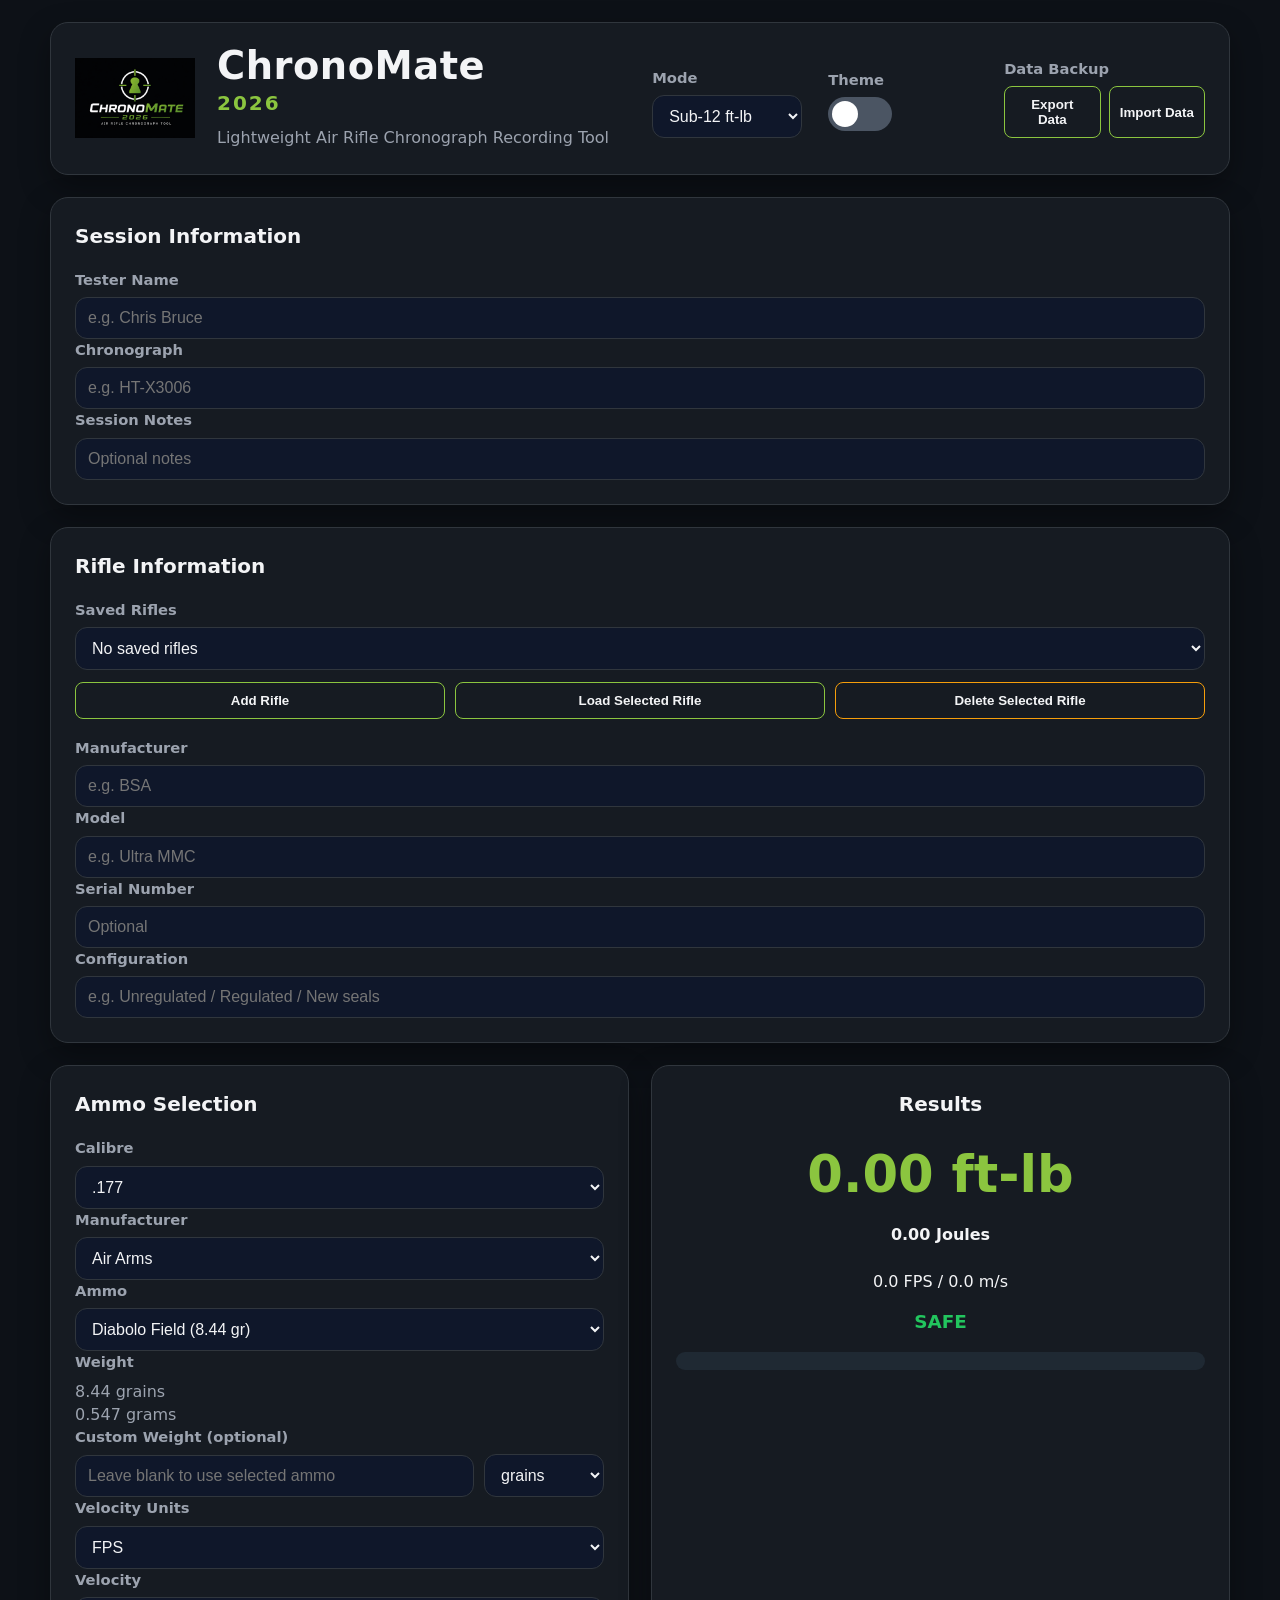
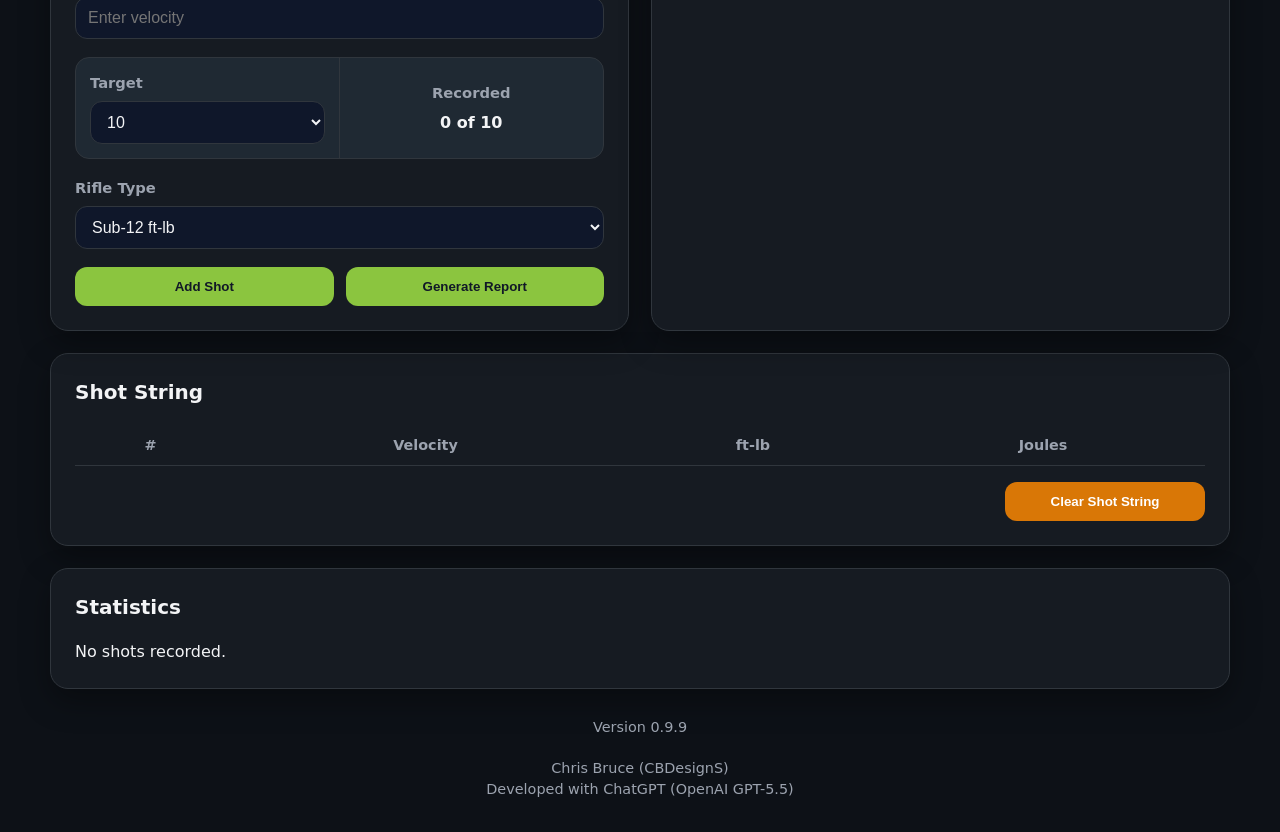
==== ChronoMate.html @ 764930c3 "add gram weight measurement to compliment grain Not all users will have the means to weigh in shooti" ====
<!DOCTYPE html>
<html lang="en">

<head>

    <meta charset="UTF-8">
    <meta name="viewport" content="width=device-width, initial-scale=1.0">

    <title>ChronoMate 2026</title>

    <meta name="description" content="Lightweight Air Rifle Chronograph Recording Tool">

    <link rel="stylesheet" href="style.css">

</head>

<body>

<!-- ==========================================================
     Header
=========================================================== -->

<div class="container">

<header class="card header">

    <div class="header-left">

        <img
            src="assets/logo.png"
            alt="ChronoMate Logo"
            class="logo">


        <div class="title">

            <h1>

                ChronoMate

            </h1>

            <div class="version">

                2026

            </div>

            <p>

                Lightweight Air Rifle Chronograph Recording Tool

            </p>

        </div>

    </div>



    <div class="header-right">


        <div class="setting">

            <label for="powerMode">

                Mode

            </label>

            <select id="powerMode">

                <option value="12">

                    Sub-12 ft-lb

                </option>

                <option value="999">

                    FAC

                </option>

            </select>

        </div>



        <div class="setting">

            <label>

                Theme

            </label>

            <label class="switch">

                <input
                    type="checkbox"
                    id="themeToggle">

                <span class="slider"></span>

            </label>

        </div>



        <div class="setting backup-setting">

            <label>

                Data Backup

            </label>

            <div class="backup-buttons">

                <button id="btnExportBackup">

                    Export Data

                </button>

                <button id="btnImportBackup">

                    Import Data

                </button>

            </div>

            <input
                type="file"
                id="backupFileInput"
                accept=".json"
                hidden>

        </div>

    </div>


</header>


<!-- ==========================================================
     Session Information
=========================================================== -->

<section class="card">

    <h2>Session Information</h2>

    <label for="testerName">Tester Name</label>
    <input
        id="testerName"
        type="text"
        placeholder="e.g. Chris Bruce">

    <label for="chronographName">Chronograph</label>
    <input
        id="chronographName"
        type="text"
        placeholder="e.g. HT-X3006">

    <label for="sessionNotes">Session Notes</label>
    <input
        id="sessionNotes"
        type="text"
        placeholder="Optional notes">

</section>


<!-- ==========================================================
     Rifle Information
=========================================================== -->

<section class="card">

    <h2>Rifle Information</h2>

    <label for="savedRifleSelect">Saved Rifles</label>
    <select id="savedRifleSelect">
        <option value="">No saved rifles</option>
    </select>

    <div class="rifle-buttons">

        <button
            id="btnSaveRifle"
            class="utility-button">

            Add Rifle

        </button>

        <button
            id="btnLoadRifle"
            class="utility-button">

            Load Selected Rifle

        </button>

        <button
            id="btnDeleteRifle"
            class="utility-button danger-utility">

            Delete Selected Rifle

        </button>

    </div>

    <label for="rifleManufacturer">Manufacturer</label>
    <input
        id="rifleManufacturer"
        type="text"
        placeholder="e.g. BSA">

    <label for="rifleModel">Model</label>
    <input
        id="rifleModel"
        type="text"
        placeholder="e.g. Ultra MMC">

    <label for="rifleSerial">Serial Number</label>
    <input
        id="rifleSerial"
        type="text"
        placeholder="Optional">

    <label for="rifleConfiguration">Configuration</label>
    <input
        id="rifleConfiguration"
        type="text"
        placeholder="e.g. Unregulated / Regulated / New seals">

</section>


<!-- ==========================================================
     Main Content
=========================================================== -->

<div class="grid">

        <!-- Calculator -->

        <section class="card">

            <h2>Ammo Selection</h2>

            <label for="calibre">
                Calibre
            </label>

            <select id="calibre">

                <option value=".177">.177</option>

                <option value=".22">.22</option>

                <option value=".25">.25</option>

            </select>


            <label for="manufacturer">
                Manufacturer
            </label>

            <select id="manufacturer"></select>


            <label for="ammo">
                Ammo
            </label>

            <select id="ammo"></select>


            <label>
                Weight
            </label>

            <div class="subtext">

                <span id="weightGrains">0.00</span> grains

                <br>

                <span id="weightGrams">0.000</span> grams

            </div>


            <label for="customWeight">

                Custom Weight (optional)

            </label>

            <div class="weight-input-row">

                <input
                    id="customWeight"
                    type="number"
                    step="0.01"
                    placeholder="Leave blank to use selected ammo">

                <select
                    id="customWeightUnit"
                    aria-label="Custom weight unit">

                    <option value="grains">grains</option>
                    <option value="grams">grams</option>

                </select>

            </div>


            <div class="user-ammo-panel" id="userAmmoPanel">

                <h3>User Pellet</h3>

                <label for="userAmmoManufacturer">
                    Manufacturer
                </label>

                <input
                    id="userAmmoManufacturer"
                    type="text"
                    placeholder="e.g. JSB">

                <label for="userAmmoName">
                    Pellet Name
                </label>

                <input
                    id="userAmmoName"
                    type="text"
                    placeholder="e.g. Exact Custom Batch">

                <label for="userAmmoWeight">
                    Weight
                </label>

                <div class="weight-input-row">

                    <input
                        id="userAmmoWeight"
                        type="number"
                        step="0.01"
                        placeholder="e.g. 15.89">

                    <select
                        id="userAmmoWeightUnit"
                        aria-label="User pellet weight unit">

                        <option value="grains">grains</option>
                        <option value="grams">grams</option>

                    </select>

                </div>

                <button
                    id="btnSaveUserAmmo"
                    class="utility-button">

                    Add User Pellet

                </button>

            </div>


            <label for="velocityUnits">

                Velocity Units

            </label>

            <select id="velocityUnits">

                <option value="fps">
                    FPS
                </option>

                <option value="mps">
                    m/s
                </option>

            </select>


            <label for="velocity">

                Velocity

            </label>

            <input
                id="velocity"
                type="number"
                step="0.1"
                placeholder="Enter velocity">



            <div class="shot-counter-panel">

                <div class="shot-counter-half">

                    <label for="shotTarget">

                        Target

                    </label>

                    <select id="shotTarget">

                        <option value="5">5</option>
                        <option value="10" selected>10</option>
                        <option value="15">15</option>
                        <option value="20">20</option>
                        <option value="25">25</option>
                        <option value="30">30</option>

                    </select>

                </div>

                <div
                    class="shot-counter-half shot-counter-recorded"
                    id="shotCounterBox">

                    <label>

                        Recorded

                    </label>

                    <div id="shotCounter">

                        0 of 10

                    </div>

                </div>

            </div>


            <label for="powerMode">

                Rifle Type

            </label>

            <select id="powerMode">

                <option value="12">
                    Sub-12 ft-lb
                </option>

                <option value="999">
                    FAC
                </option>

            </select>


            <div class="button-row">
                <button id="btnAddShot">Add Shot</button>
                <button id="btnGenerateReport">Generate Report</button>
            </div>
            
        </section>



        <!-- Results -->

        <section class="card results">

            <h2>Results</h2>

            <div class="energy">

                <span id="energyFTLB">

                    0.00

                </span>

                ft-lb

            </div>


            <div>

                <strong>

                    <span id="energyJoules">

                        0.00

                    </span>

                    Joules

                </strong>

            </div>

            <br>

            <div>

                <span id="velocityFPS">

                    0

                </span>

                FPS

                /

                <span id="velocityMPS">

                    0

                </span>

                m/s

            </div>


            <div
                id="powerStatus"
                class="status safe">

                READY

            </div>


            <div class="progress">

                <div
                    id="powerBar"
                    class="progress-fill">

                </div>

            </div>

        </section>

    </div>



    <!-- ==========================================================
         Shot String
    ========================================================== -->

    <section class="card">

        <h2>Shot String</h2>

        <table>

            <thead>

                <tr>

                    <th>#</th>
                    <th>Velocity</th>
                    <th>ft-lb</th>
                    <th>Joules</th>

                </tr>

            </thead>

            <tbody id="shotTable">

            </tbody>

        </table>

        <div class="shot-actions">

            <button
                id="btnClearShots"
                class="secondary-button">

                Clear Shot String

            </button>

        </div>

    </section>

    <!-- Statistics -->

    <section class="card">

        <h2>Statistics</h2>

        <div id="statistics">

            No shots recorded.

        </div>

    </section>



    <footer>

        Version 0.9.9

        <br><br>

        Chris Bruce (CBDesignS)

        <br>

        Developed with ChatGPT (OpenAI GPT-5.5)

    </footer>

</div>

<script src="data/ammo.js"></script>
<script src="session.js"></script>
<script src="report.js"></script>
<script src="app.js"></script>

</body>

</html>
---- style.css ----
/*
============================================================
 ChronoMate 2026
 Version : v0.9.9
 Author  : Chris Bruce (CBDesignS)
============================================================
*/

:root{
    --bg:#0d1117;
    --card:#161b22;
    --card-soft:#1f2933;
    --text:#f3f4f6;
    --muted:#9ca3af;
    --accent:#8bc53f;
    --accent-soft:rgba(139,197,63,.18);
    --border:#30363d;
    --input:#0f172a;
    --green:#22c55e;
    --amber:#f59e0b;
    --red:#ef4444;
    --radius:18px;
    --shadow:0 12px 30px rgba(0,0,0,.35);
}

/* Light mode */
body:not(.dark){
    --bg:#eef1f4;
    --card:#ffffff;
    --card-soft:#f3f4f6;
    --text:#111827;
    --muted:#4b5563;
    --border:#d1d5db;
    --input:#ffffff;
    --shadow:0 8px 22px rgba(0,0,0,.12);
}

*{
    box-sizing:border-box;
}

body{
    margin:0;
    padding:22px;
    background:var(--bg);
    color:var(--text);
    font-family:system-ui,"Segoe UI",Arial,sans-serif;
    font-size:16px;
    line-height:1.45;
}

.container{
    max-width:1180px;
    margin:0 auto;
}

.card{
    background:var(--card);
    border:1px solid var(--border);
    border-radius:var(--radius);
    box-shadow:var(--shadow);
    padding:24px;
    margin-bottom:22px;
}

.header{
    display:flex;
    justify-content:space-between;
    align-items:center;
    gap:28px;
}

.header-left{
    display:flex;
    align-items:center;
    gap:22px;
    min-width:0;
}

.logo{
    width:120px;
    max-width:120px;
    height:auto;
    display:block;
    flex-shrink:0;
}

.title h1{
    margin:0;
    font-size:2.4rem;
    line-height:1;
    letter-spacing:.5px;
}

.version{
    margin-top:4px;
    color:var(--accent);
    font-size:1.25rem;
    font-weight:800;
    letter-spacing:2px;
}

.title p{
    margin:8px 0 0;
    color:var(--muted);
}

.header-right{
    display:flex;
    align-items:flex-end;
    gap:26px;
    flex-wrap:wrap;
}

.setting{
    min-width:150px;
}

label{
    display:block;
    margin:0 0 7px;
    color:var(--muted);
    font-size:.92rem;
    font-weight:700;
}

select,
input{
    width:100%;
    padding:11px 12px;
    border-radius:12px;
    border:1px solid var(--border);
    background:var(--input);
    color:var(--text);
    font-size:1rem;
}

select:focus,
input:focus{
    outline:2px solid var(--accent);
    outline-offset:2px;
}

button{
    width:100%;
    padding:12px 14px;
    border:0;
    border-radius:12px;
    background:var(--accent);
    color:#111827;
    font-weight:800;
    cursor:pointer;
}

button:active{
    transform:scale(.98);
}

.grid{
    display:grid;
    grid-template-columns:repeat(auto-fit,minmax(320px,1fr));
    gap:22px;
}

h2{
    margin:0 0 18px;
    font-size:1.25rem;
}

.subtext{
    color:var(--muted);
}

.results{
    text-align:center;
}

.energy{
    margin:12px 0;
    font-size:3.2rem;
    font-weight:900;
    color:var(--accent);
}

.status{
    margin-top:16px;
    font-size:1.15rem;
    font-weight:900;
}

.safe{color:var(--green);}
.warning{color:var(--amber);}
.danger{color:var(--red);}

.progress{
    margin-top:16px;
    width:100%;
    height:18px;
    border-radius:999px;
    background:var(--card-soft);
    overflow:hidden;
}

.progress-fill{
    width:0%;
    height:100%;
    background:var(--green);
    transition:width .18s ease;
}

table{
    width:100%;
    border-collapse:collapse;
    overflow:hidden;
}

th,
td{
    padding:10px;
    text-align:center;
    border-bottom:1px solid var(--border);
}

th{
    color:var(--muted);
    font-size:.9rem;
}

tbody tr:nth-child(even){
    background:rgba(255,255,255,.035);
}

footer{
    text-align:center;
    color:var(--muted);
    font-size:.9rem;
    margin:28px 0 10px;
}

/* Theme switch */

.switch{
    position:relative;
    display:block;
    width:64px;
    height:34px;
}

.switch input{
    display:none;
}

.slider{
    position:absolute;
    inset:0;
    border-radius:999px;
    background:#4b5563;
    cursor:pointer;
}

.slider:before{
    content:"";
    position:absolute;
    width:26px;
    height:26px;
    left:4px;
    top:4px;
    border-radius:50%;
    background:white;
    transition:.2s;
}

.switch input:checked + .slider{
    background:var(--accent);
}

.switch input:checked + .slider:before{
    transform:translateX(30px);
}

/* Mobile */

@media(max-width:760px){

    body{
        padding:12px;
    }

    .header{
        align-items:flex-start;
    }

    .header-left{
        width:100%;
    }

    .logo{
        width:86px;
        max-width:86px;
    }

    .title h1{
        font-size:1.8rem;
    }

    .header-right{
        width:100%;
        justify-content:space-between;
    }

    .setting{
        flex:1;
        min-width:130px;
    }

    .energy{
        font-size:2.5rem;
    }
}
.button-row{
    display:grid;
    grid-template-columns:1fr 1fr;
    gap:12px;
    margin-top:18px;
}

.button-row button{
    margin-top:0;
}

@media(max-width:600px){
    .button-row{
        grid-template-columns:1fr;
    }
}
.shot-actions{

    display:flex;

    justify-content:flex-end;

    margin-top:16px;

}

.secondary-button{

    width:auto;

    min-width:200px;

    background:#d97706;

    color:#fff;

}

.secondary-button:hover{

    background:#b45309;

}
/* ==========================================================
   Backup Buttons
========================================================== */

.backup-buttons {
    display: flex;
    gap: 8px;
    width: 100%;
}

.backup-buttons button {

    flex: 1;

    background: transparent;

    color: inherit;

    border: 1px solid #8bc53f;

    border-radius: 8px;

    padding: 10px;

    cursor: pointer;

    transition: 0.2s;

}

.backup-buttons button:hover {

    background: rgba(139,197,63,0.15);

}


/* ==========================================================
   User Ammo Panel
========================================================== */

.user-ammo-panel {
    margin: 18px 0;
    padding: 16px;
    border: 1px solid var(--border);
    border-radius: 14px;
    background: var(--card-soft);
}

.user-ammo-panel h3 {
    margin: 0 0 14px;
    font-size: 1rem;
    color: var(--accent);
}

.utility-button {
    margin-top: 10px;
    background: transparent;
    color: inherit;
    border: 1px solid var(--accent);
    border-radius: 8px;
    padding: 10px;
    cursor: pointer;
    transition: 0.2s;
}

.utility-button:hover {
    background: var(--accent-soft);
}


/* ==========================================================
   Saved Rifle Controls
========================================================== */

.rifle-buttons {
    display: grid;
    grid-template-columns: repeat(3, 1fr);
    gap: 10px;
    margin: 12px 0 18px;
}

.rifle-buttons .utility-button {
    width: 100%;
    margin-top: 0;
}

.danger-utility {
    border-color: var(--amber);
}

.danger-utility:hover {
    background: rgba(245,158,11,0.15);
}

@media(max-width:760px){
    .rifle-buttons{
        grid-template-columns:1fr;
    }
}


/* ==========================================================
   Shot Counter Panel
========================================================== */

.shot-counter-panel {
    display: grid;
    grid-template-columns: 1fr 1fr;
    gap: 0;
    margin: 18px 0;
    border: 1px solid var(--border);
    border-radius: 14px;
    overflow: hidden;
    background: var(--card-soft);
}

.shot-counter-half {
    padding: 14px;
}

.shot-counter-half:first-child {
    border-right: 1px solid var(--border);
}

.shot-counter-half label {
    margin-bottom: 8px;
}

.shot-counter-recorded {
    display: flex;
    flex-direction: column;
    justify-content: center;
    text-align: center;
    font-weight: 900;
}

.shot-counter-recorded.complete {
    background: rgba(34,197,94,0.20);
    color: var(--green);
}

.shot-counter-recorded.complete label {
    color: var(--green);
}



/* ==========================================================
   Weight Unit Selectors
========================================================== */

.weight-input-row {
    display: grid;
    grid-template-columns: minmax(0, 1fr) 120px;
    gap: 10px;
    align-items: center;
}

.weight-input-row select {
    width: 100%;
}

@media(max-width:480px){
    .weight-input-row {
        grid-template-columns: 1fr;
    }
}
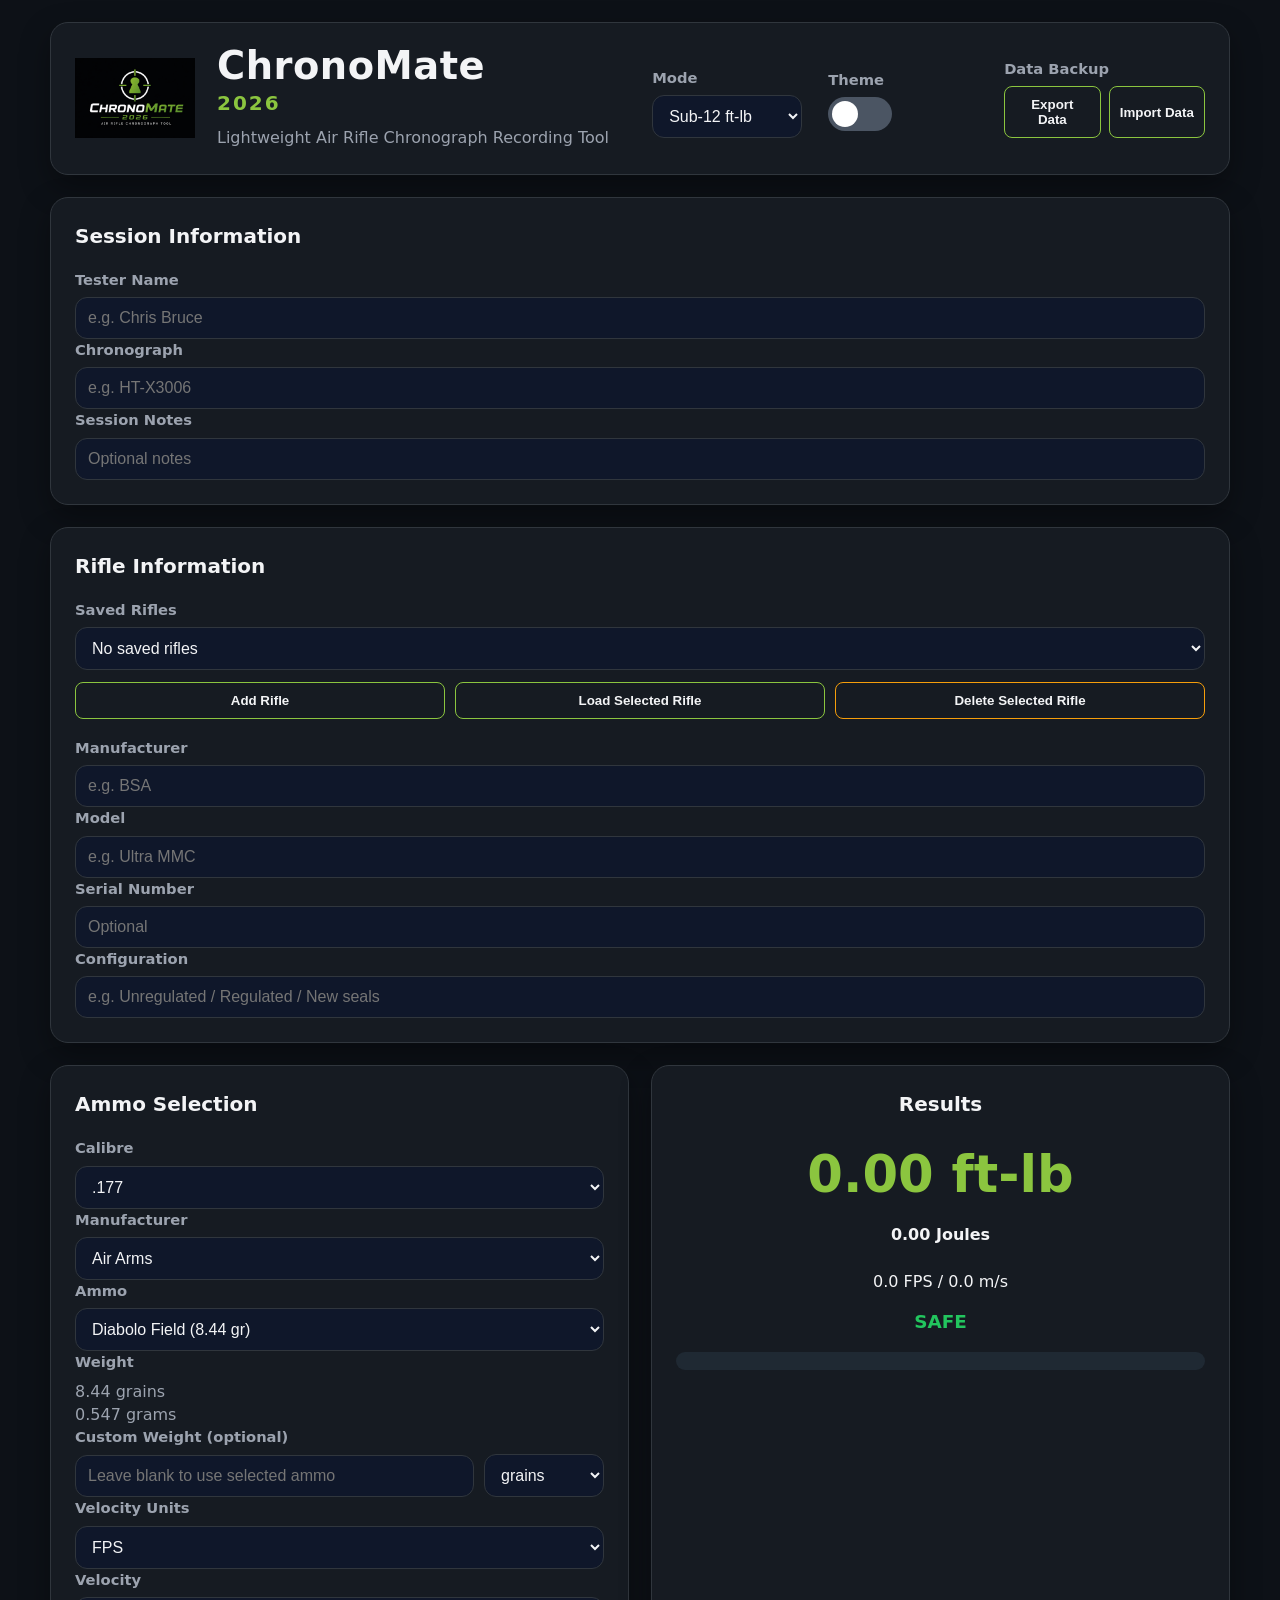
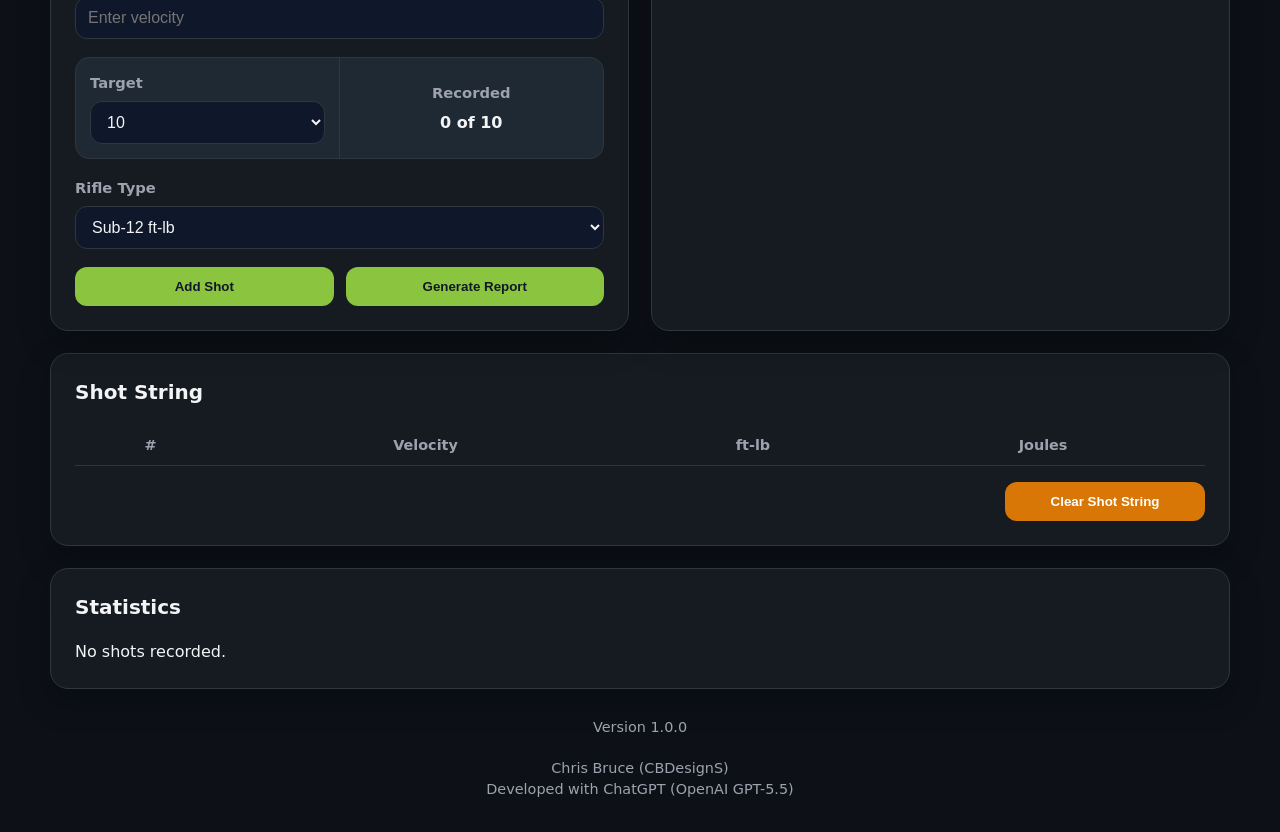
==== commit 2f441345: "Update version number to 1.0.0 bump version to first full release version v1.0.0" ====
--- a/ChronoMate.html
+++ b/ChronoMate.html
@@ -373,13 +373,25 @@
 
                 </div>
 
-                <button
-                    id="btnSaveUserAmmo"
-                    class="utility-button">
-
-                    Add User Pellet
-
-                </button>
+                <div class="user-ammo-buttons">
+
+                    <button
+                        id="btnSaveUserAmmo"
+                        class="utility-button">
+
+                        Add User Pellet
+
+                    </button>
+
+                    <button
+                        id="btnDeleteUserAmmo"
+                        class="utility-button danger-utility">
+
+                        Delete Selected User Pellet
+
+                    </button>
+
+                </div>
 
             </div>
 
@@ -635,7 +647,7 @@
 
     <footer>
 
-        Version 0.9.9
+        Version 1.0.0
 
         <br><br>
 
--- a/style.css
+++ b/style.css
@@ -1,7 +1,7 @@
 /*
 ============================================================
  ChronoMate 2026
- Version : v0.9.9
+ Version : v1.0.0
  Author  : Chris Bruce (CBDesignS)
 ============================================================
 */
@@ -528,3 +528,26 @@
         grid-template-columns: 1fr;
     }
 }
+
+/* ==========================================================
+   User Ammo Buttons
+========================================================== */
+
+.user-ammo-buttons {
+    display: grid;
+    grid-template-columns: 1fr 1fr;
+    gap: 10px;
+    margin-top: 10px;
+}
+
+.user-ammo-buttons .utility-button {
+    width: 100%;
+    margin-top: 0;
+}
+
+@media(max-width:600px){
+    .user-ammo-buttons {
+        grid-template-columns: 1fr;
+    }
+}
+
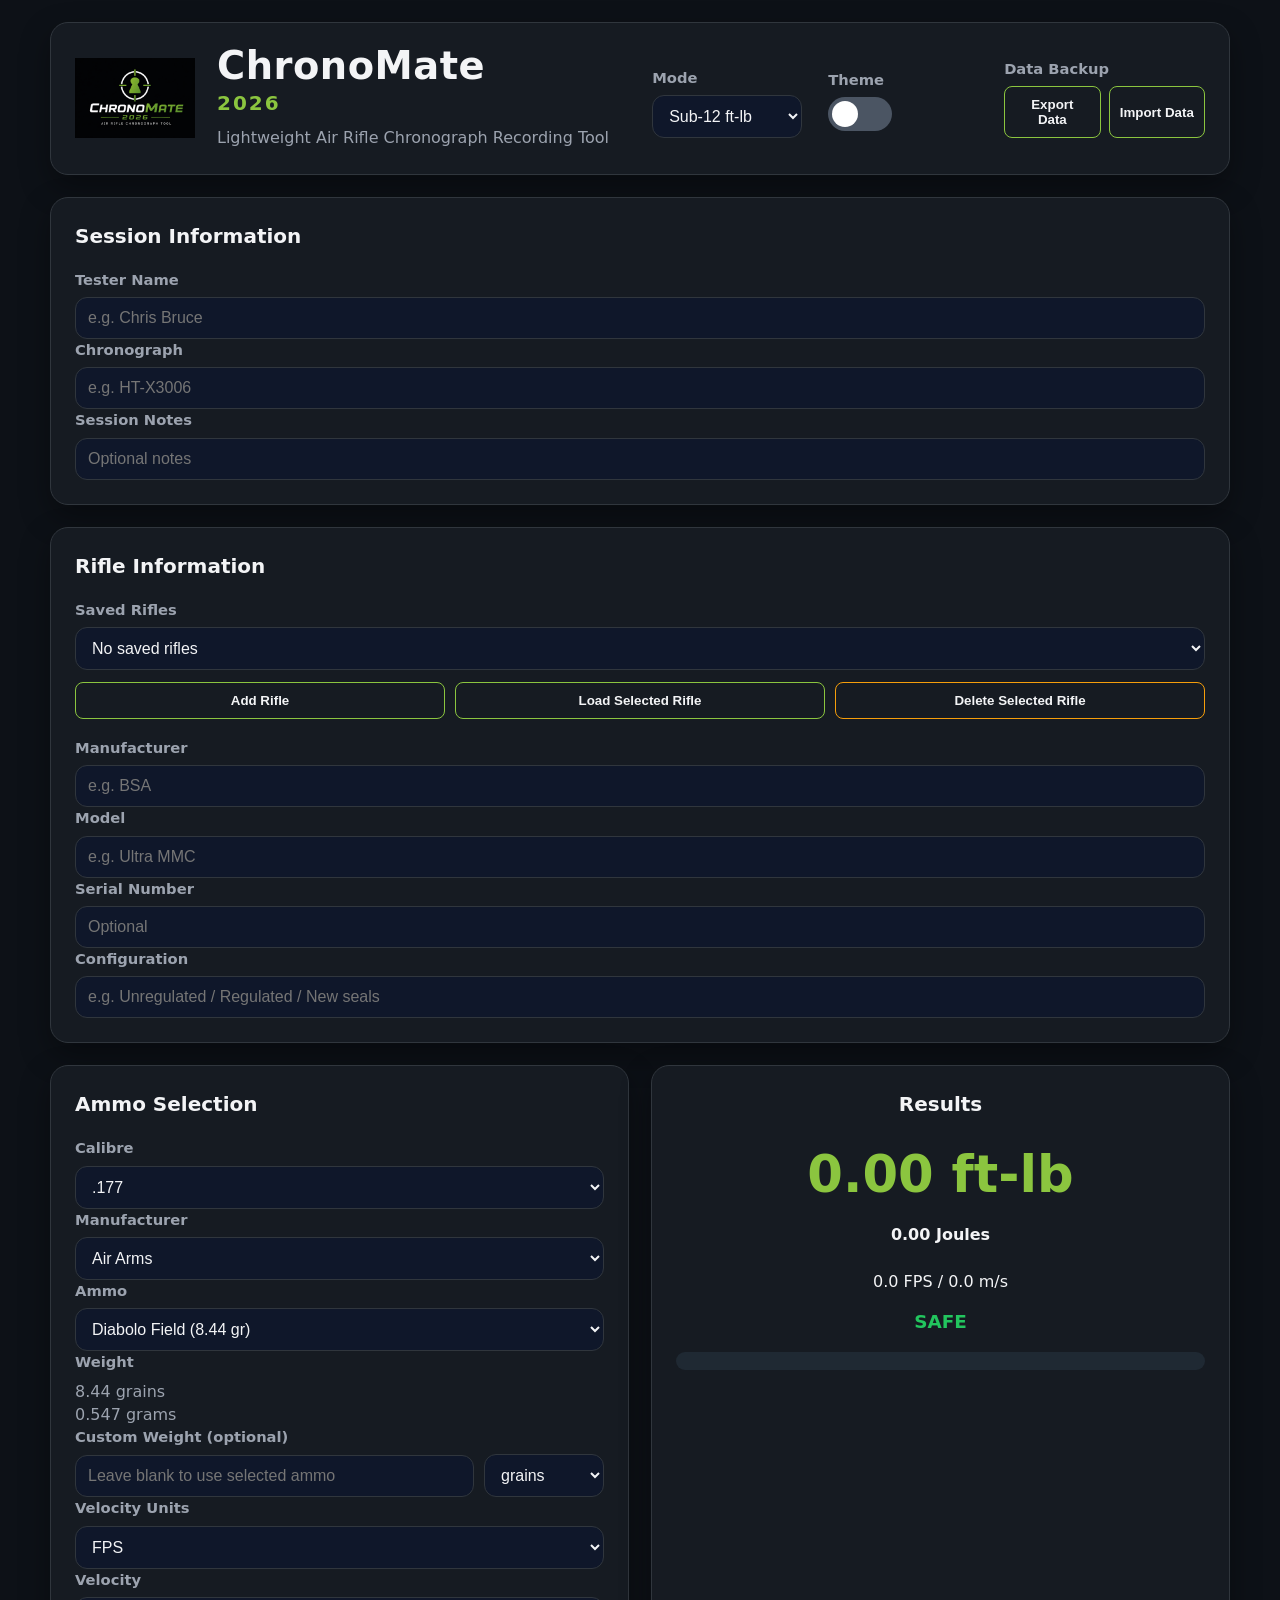
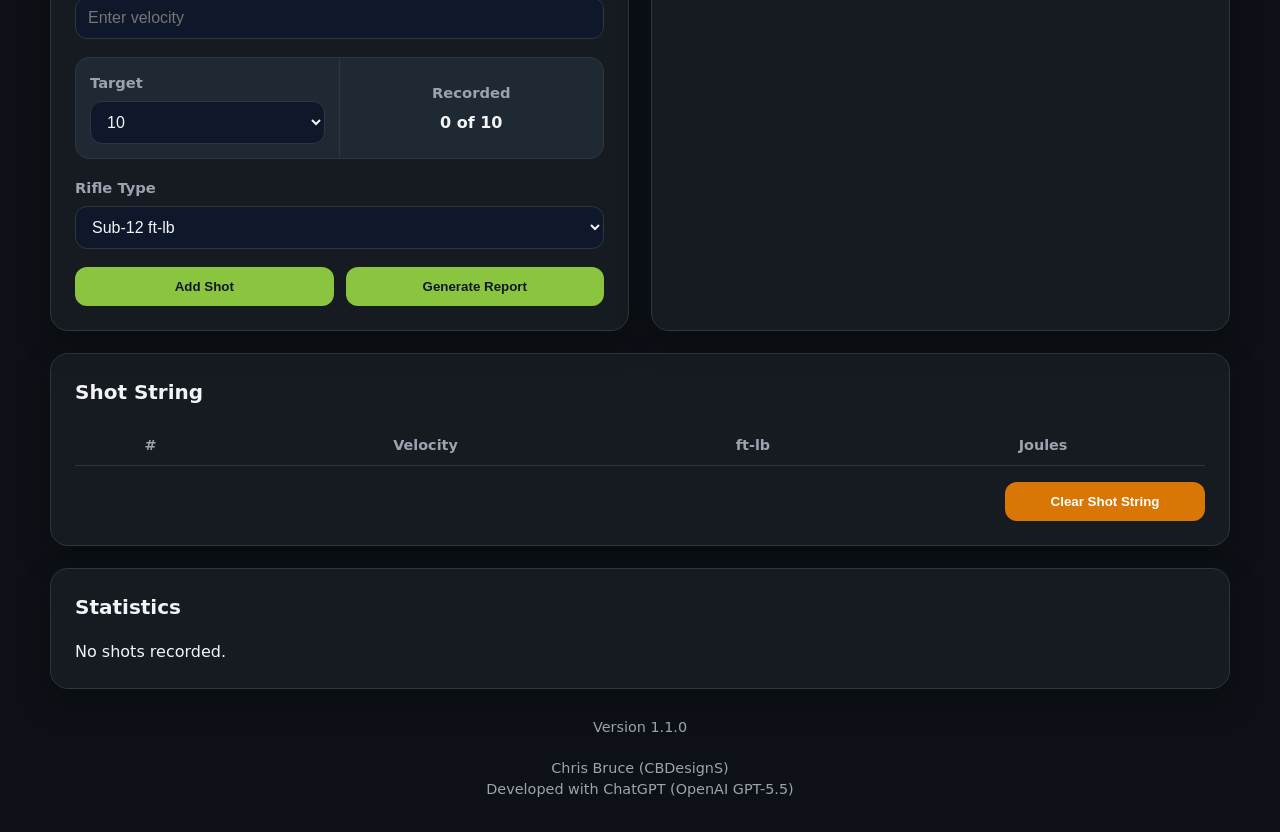
==== commit 155669a1: "Update version number to 1.1.0 bump version to v1.1.0" ====
--- a/ChronoMate.html
+++ b/ChronoMate.html
@@ -647,7 +647,7 @@
 
     <footer>
 
-        Version 1.0.0
+        Version 1.1.0
 
         <br><br>
 
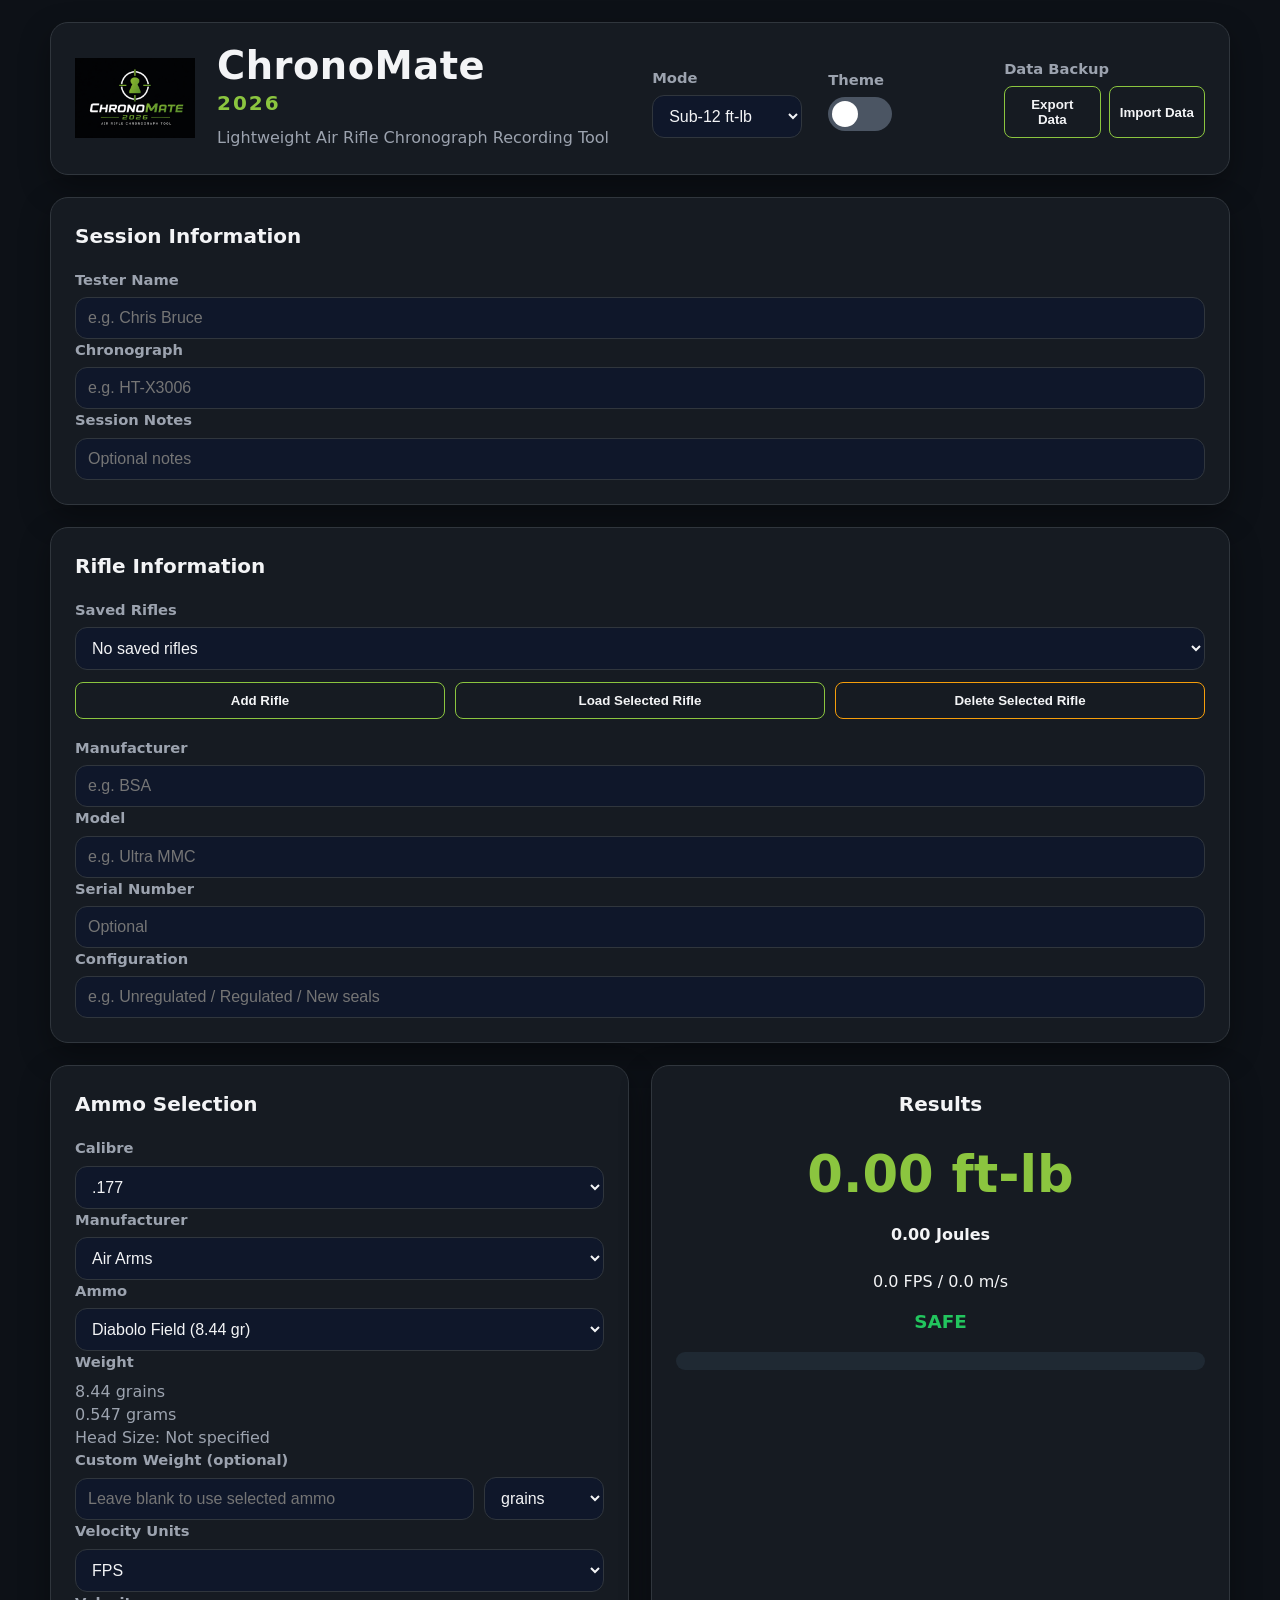
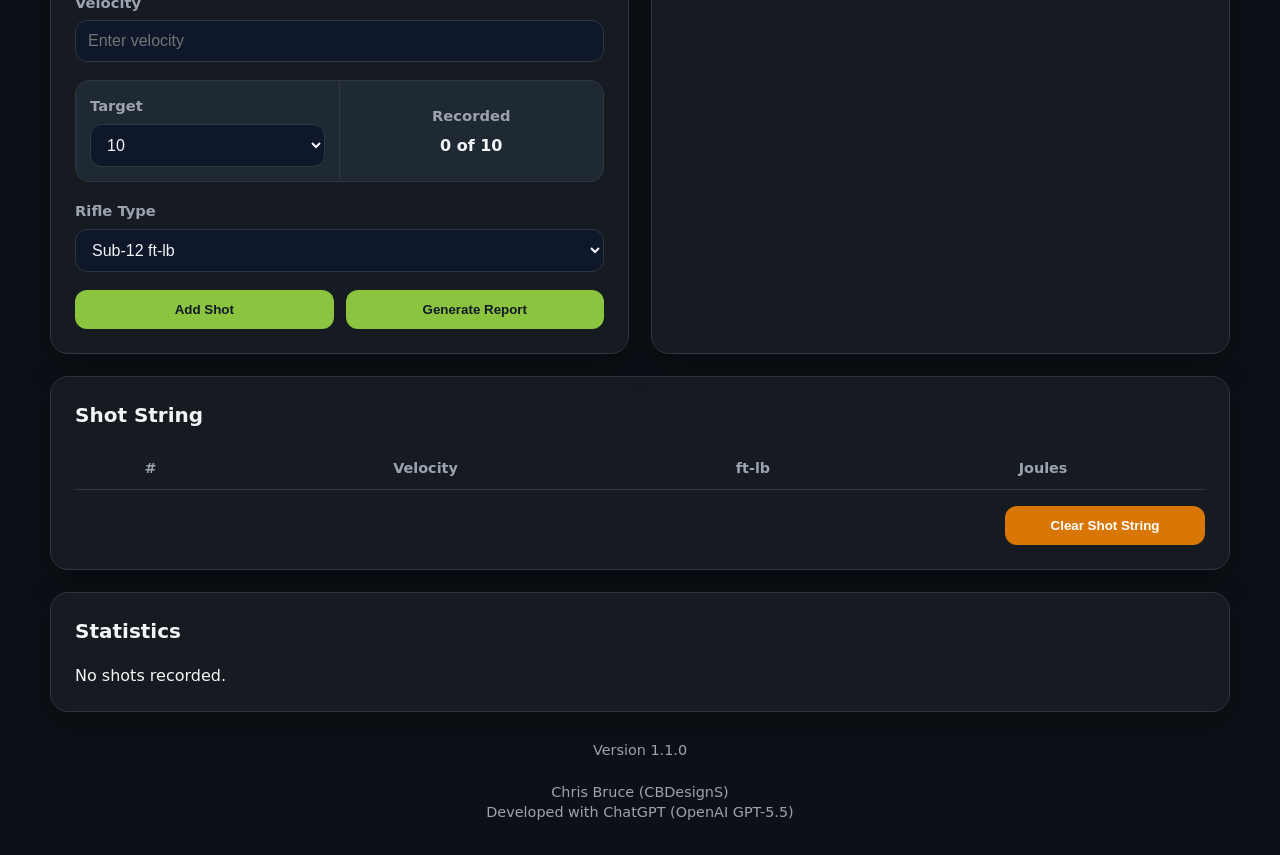
==== commit ffec4b10: "Add pellet size to user ammo Different pellet makers not only make different size ammo, .177, .22, ." ====
--- a/ChronoMate.html
+++ b/ChronoMate.html
@@ -299,6 +299,10 @@
 
                 <span id="weightGrams">0.000</span> grams
 
+                <br>
+
+                Head Size: <span id="headSizeDisplay">Not specified</span>
+
             </div>
 
 
@@ -372,6 +376,17 @@
                     </select>
 
                 </div>
+
+                <label for="userAmmoHeadSize">
+                    Head Size (mm, optional)
+                </label>
+
+                <input
+                    id="userAmmoHeadSize"
+                    type="number"
+                    min="0"
+                    step="0.01"
+                    placeholder="e.g. 5.52">
 
                 <div class="user-ammo-buttons">
 
--- a/style.css
+++ b/style.css
@@ -1,7 +1,7 @@
 /*
 ============================================================
  ChronoMate 2026
- Version : v1.0.0
+ Version : v1.1.0
  Author  : Chris Bruce (CBDesignS)
 ============================================================
 */
@@ -551,3 +551,12 @@
     }
 }
 
+
+
+/* ==========================================================
+   Optional User Pellet Head Size
+========================================================== */
+
+#userAmmoHeadSize {
+    margin-bottom: 10px;
+}
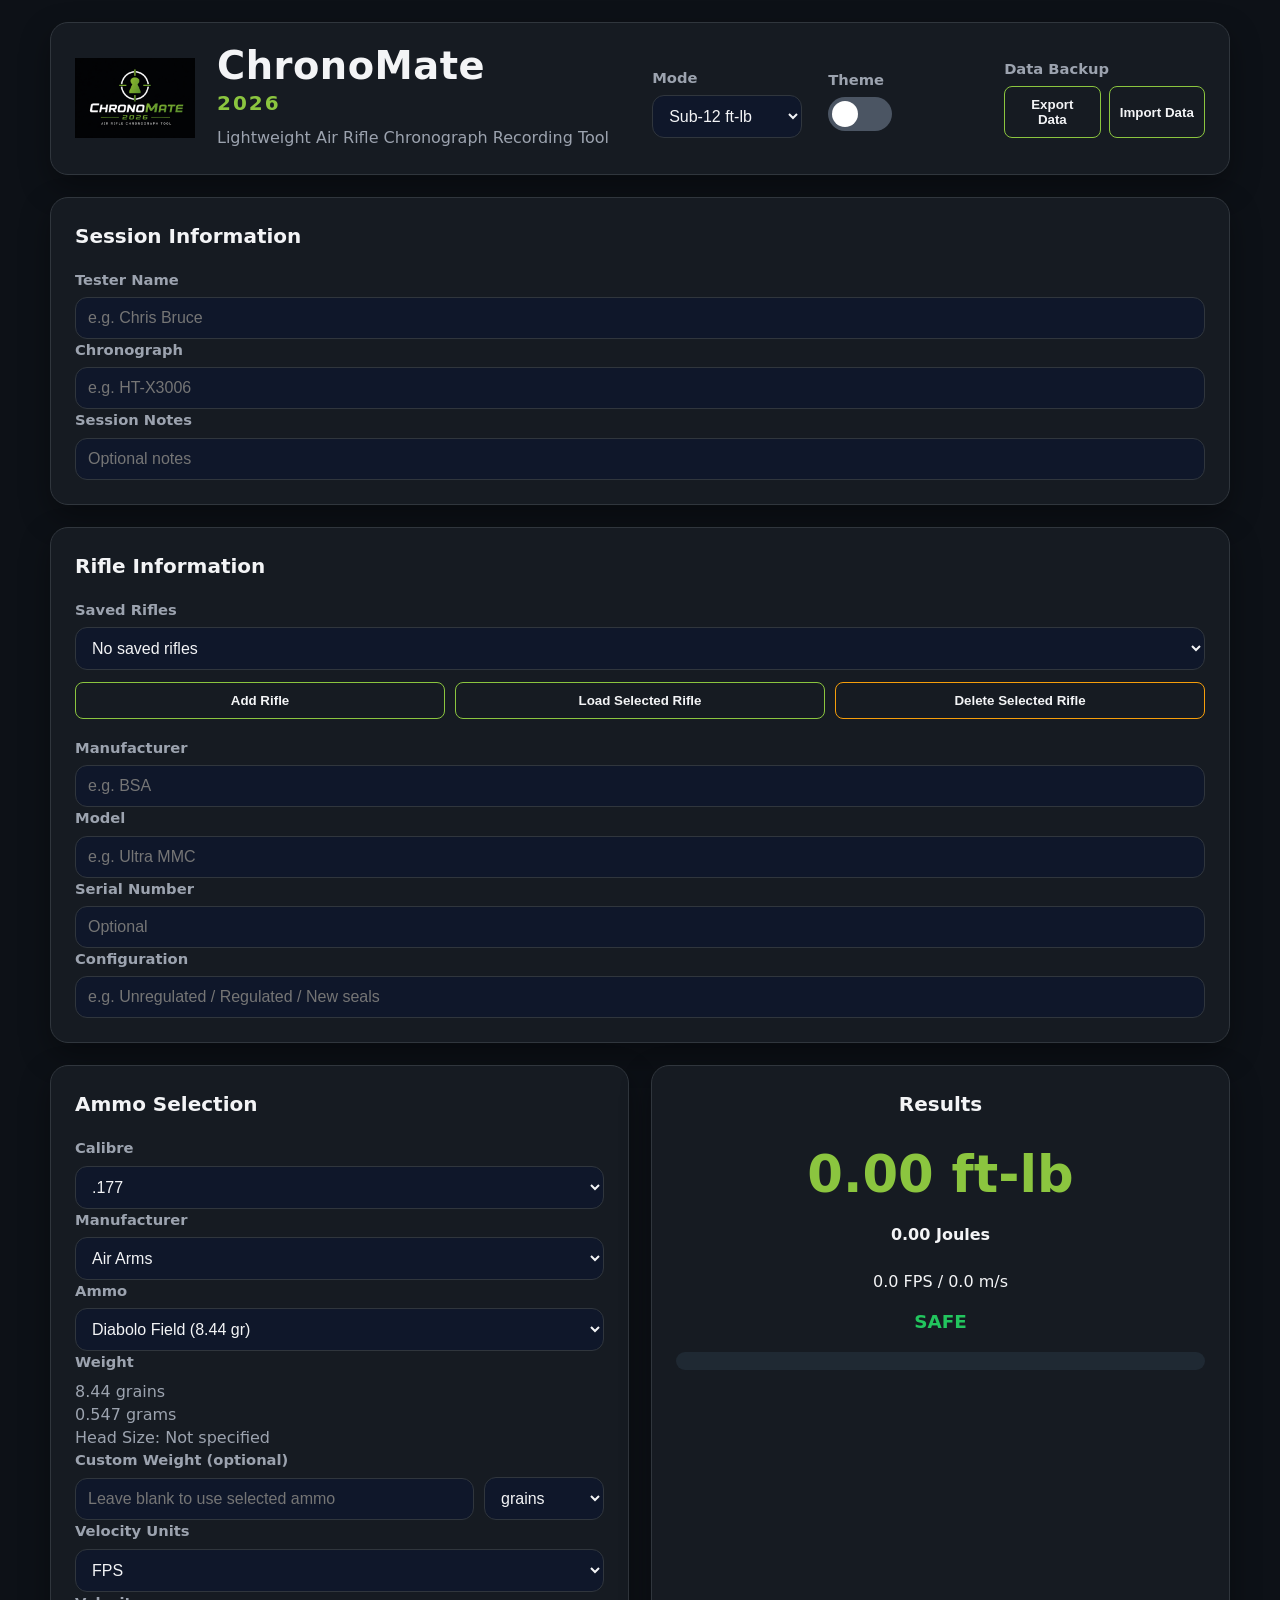
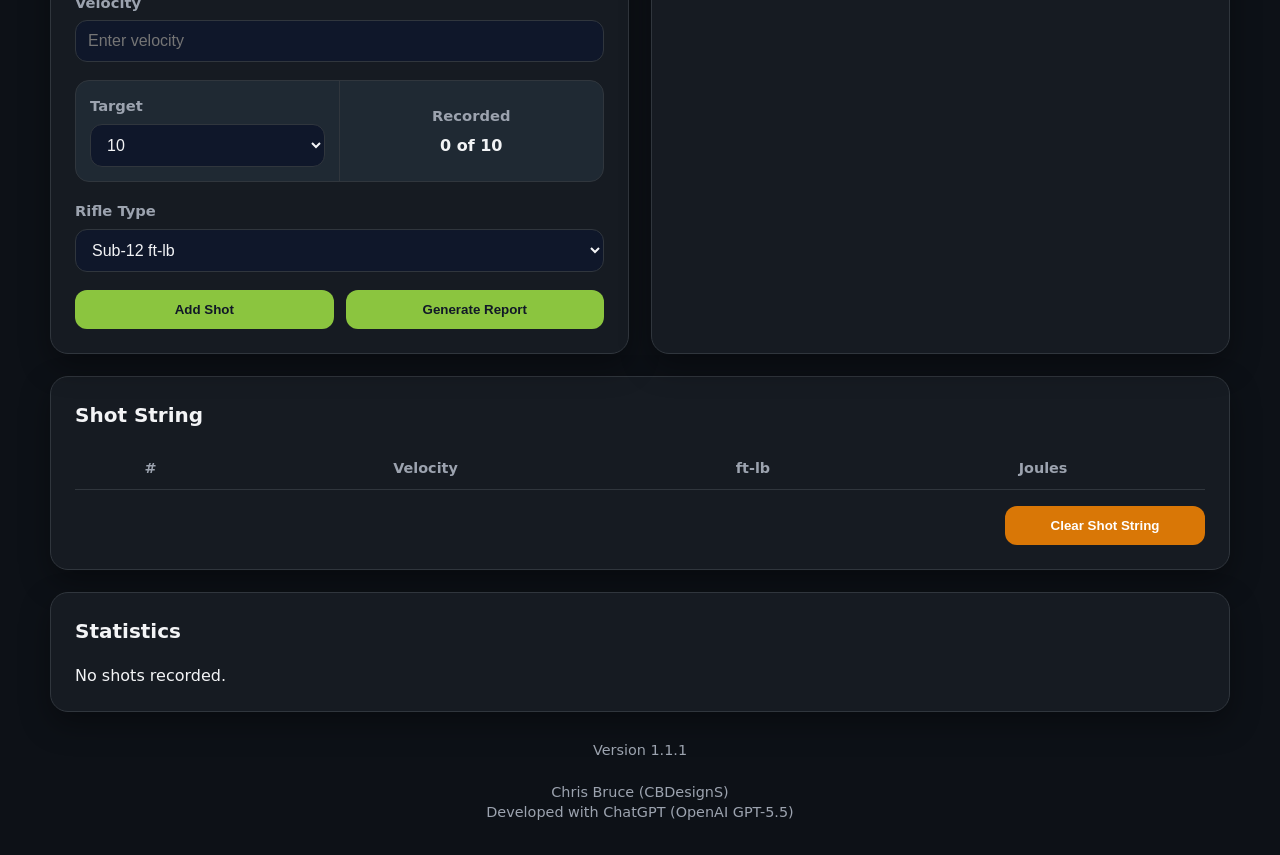
==== commit 4741898c: "Update version number to 1.1.1 version bump to latest release code" ====
--- a/ChronoMate.html
+++ b/ChronoMate.html
@@ -662,7 +662,7 @@
 
     <footer>
 
-        Version 1.1.0
+        Version 1.1.1
 
         <br><br>
 
--- a/style.css
+++ b/style.css
@@ -1,7 +1,7 @@
 /*
 ============================================================
  ChronoMate 2026
- Version : v1.1.0
+ Version : v1.1.1
  Author  : Chris Bruce (CBDesignS)
 ============================================================
 */
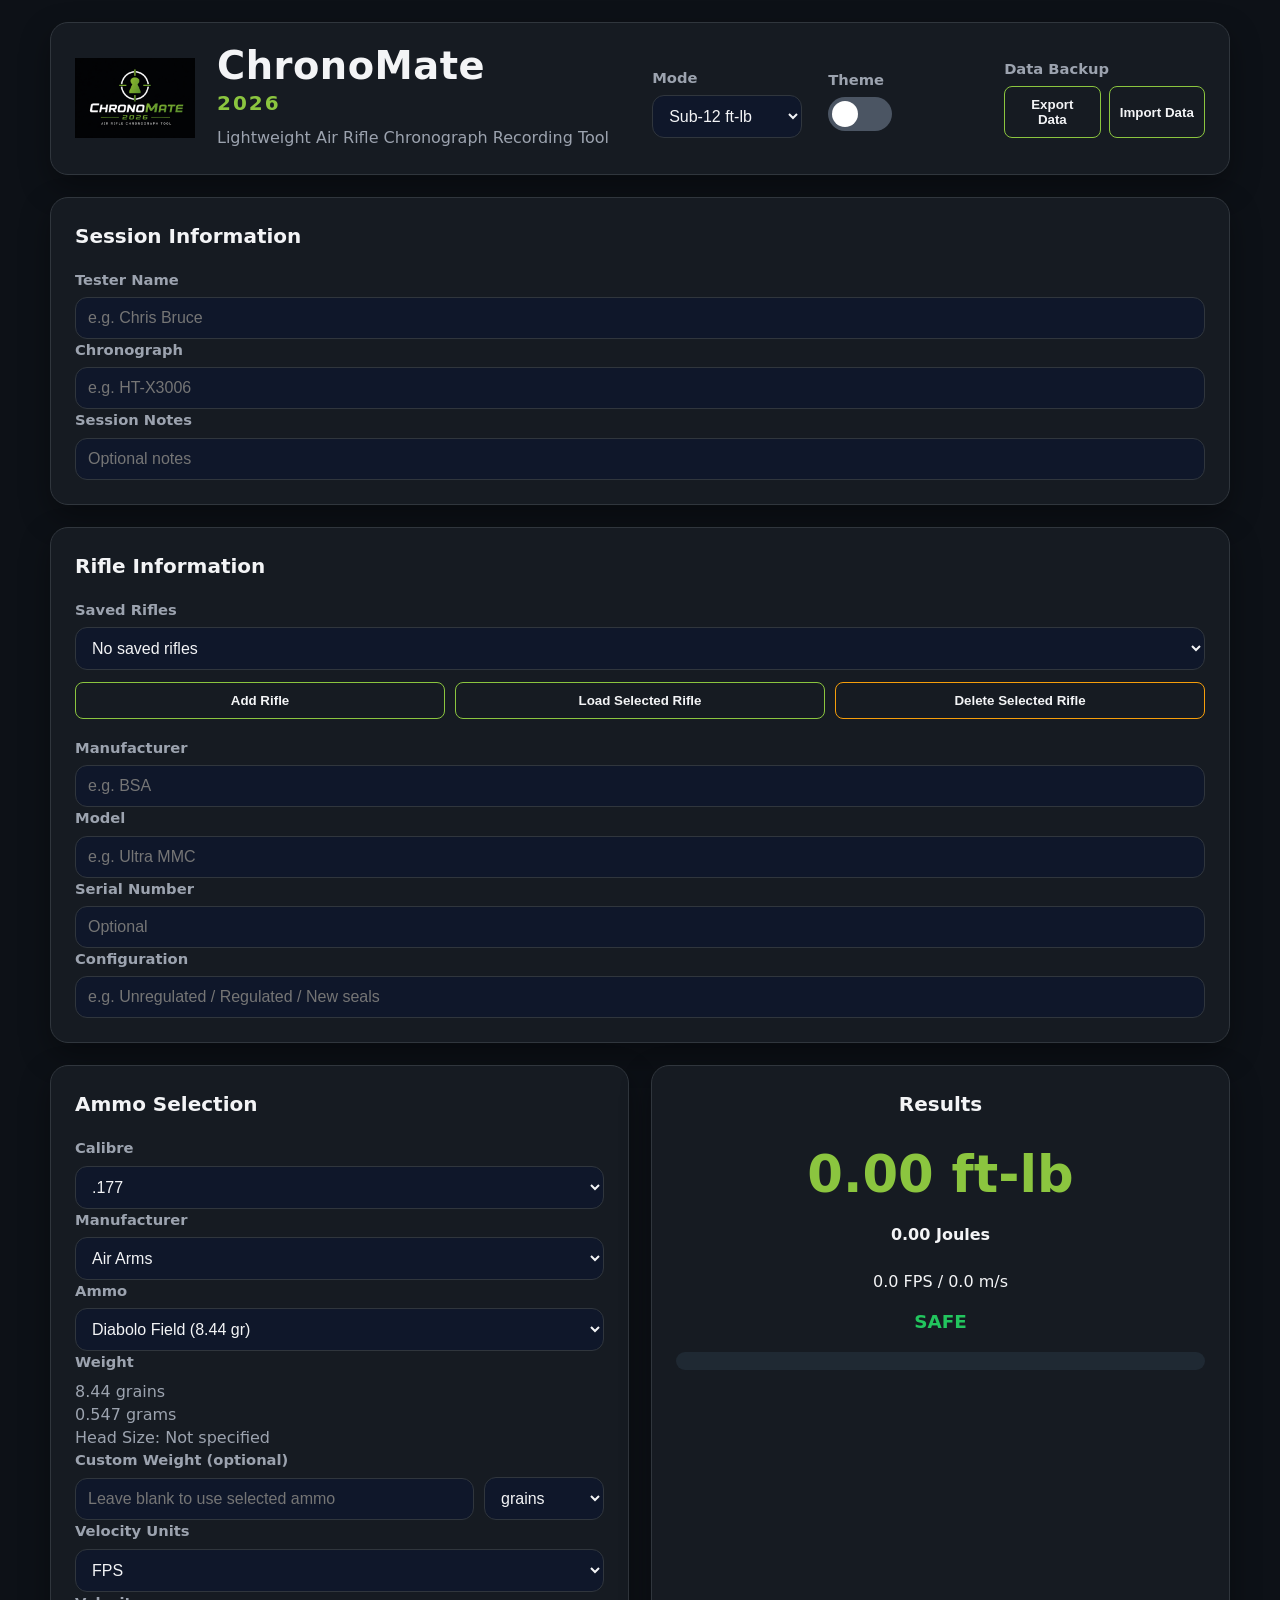
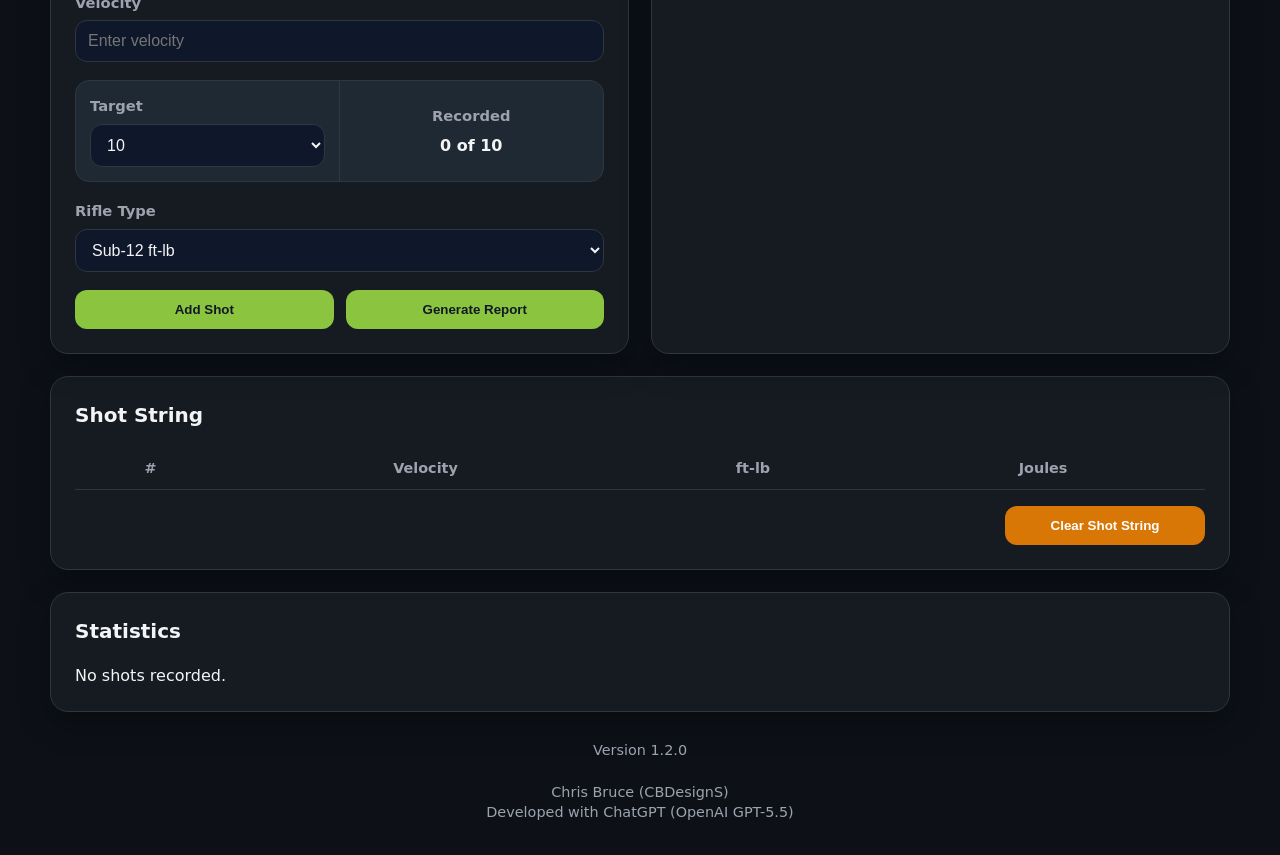
==== commit 578f718e: "v1.2.0 ## v1.2.0 – Sub-12 Report Warnings  ### Added  - Added colour-coded shot warnings to gene" ====
--- a/ChronoMate.html
+++ b/ChronoMate.html
@@ -662,7 +662,7 @@
 
     <footer>
 
-        Version 1.1.1
+        Version 1.2.0
 
         <br><br>
 
--- a/style.css
+++ b/style.css
@@ -1,7 +1,7 @@
 /*
 ============================================================
  ChronoMate 2026
- Version : v1.1.1
+ Version : v1.2.0
  Author  : Chris Bruce (CBDesignS)
 ============================================================
 */
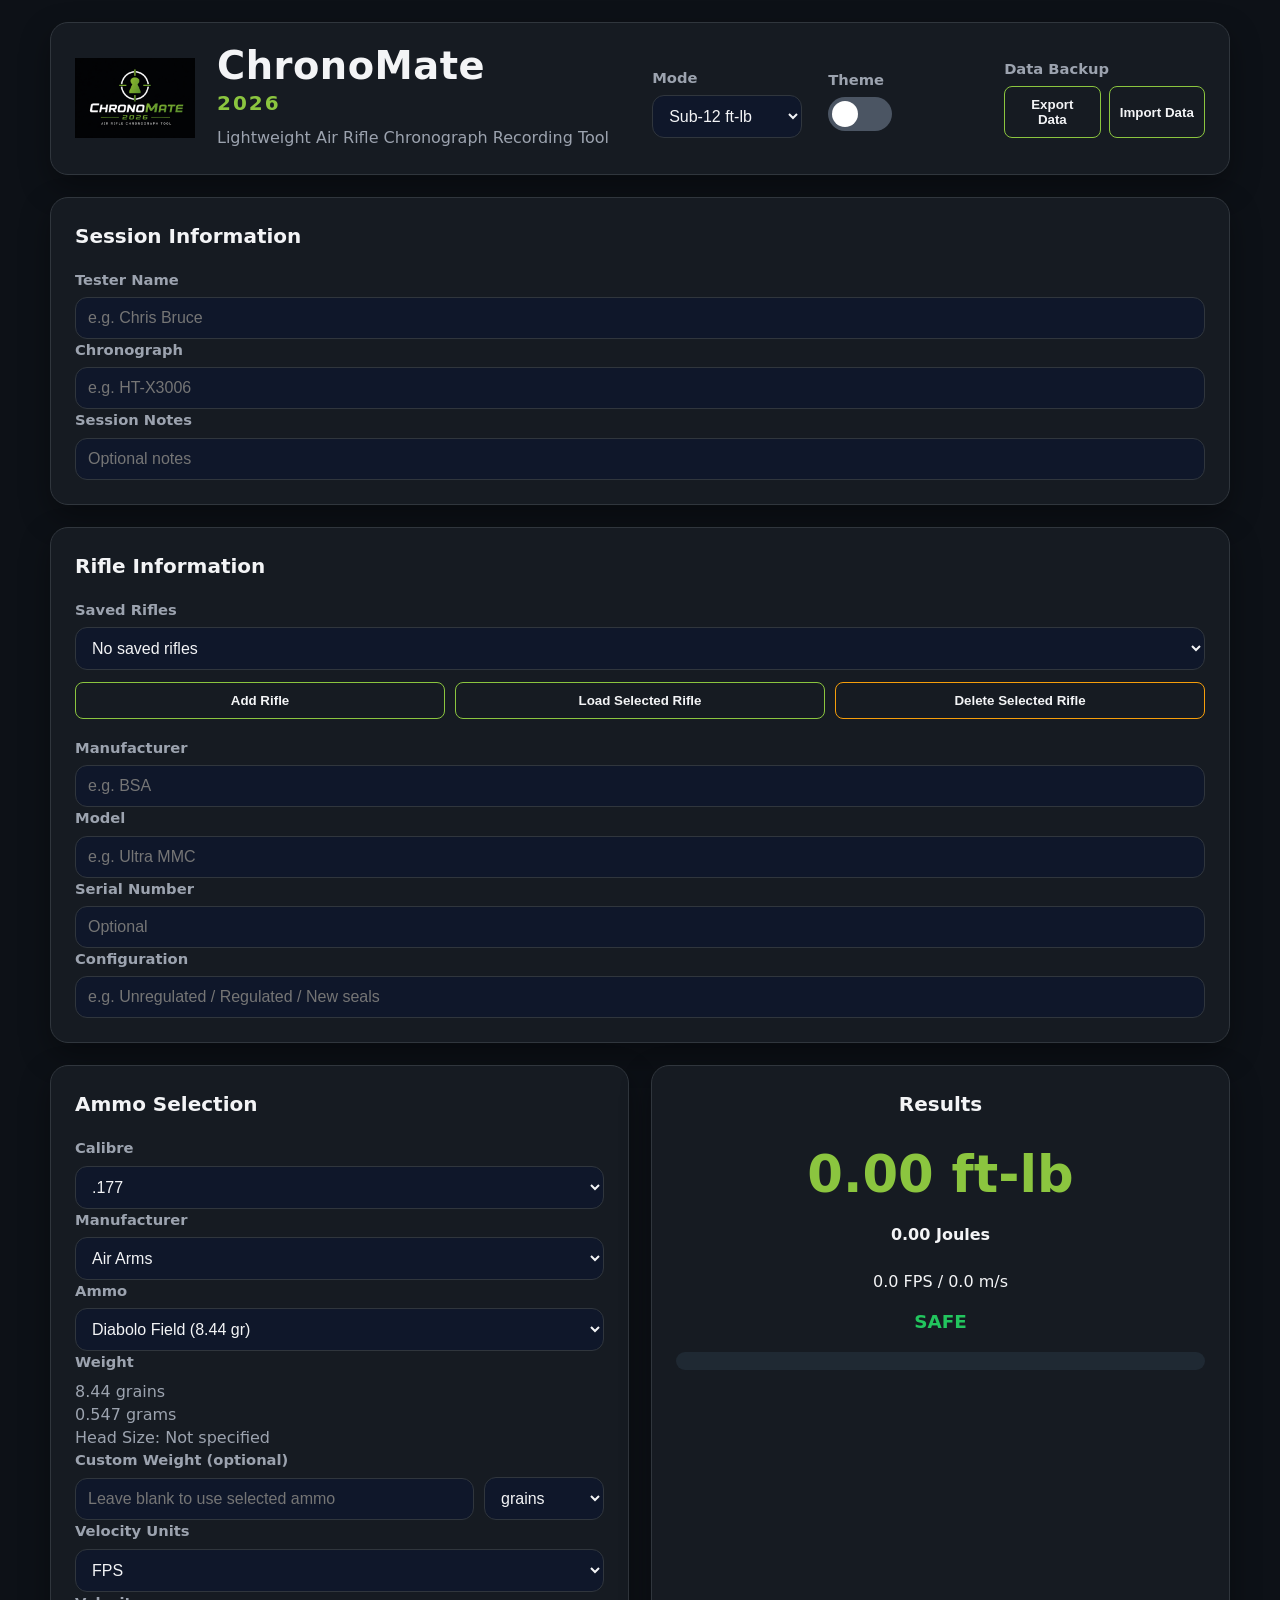
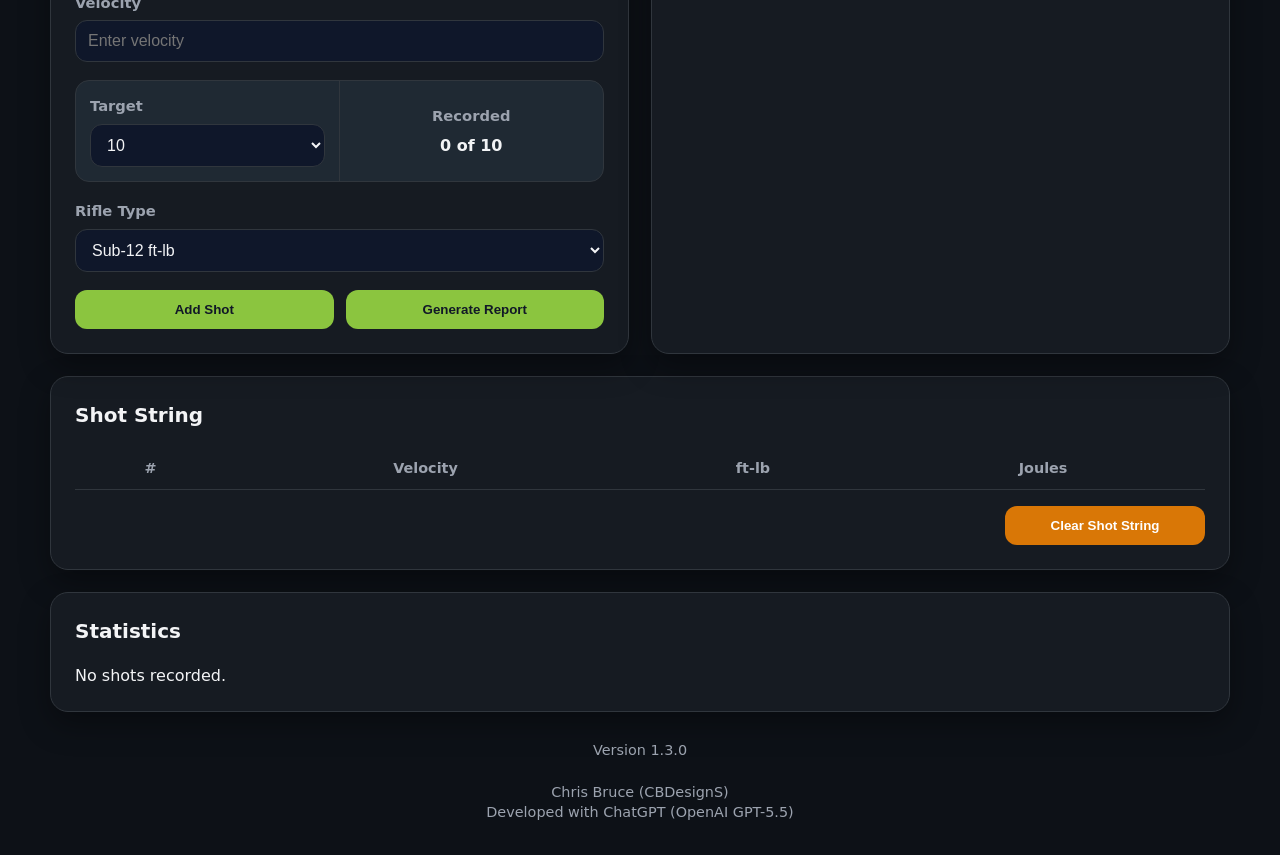
==== commit 23eb4135: "v1.3.0 align both desktop and android code so both use the exact same code for easier updating in th" ====
--- a/ChronoMate.html
+++ b/ChronoMate.html
@@ -436,11 +436,17 @@
 
             </label>
 
-            <input
-                id="velocity"
-                type="number"
-                step="0.1"
-                placeholder="Enter velocity">
+            <form id="shotEntryForm">
+
+                <input
+                    id="velocity"
+                    type="number"
+                    step="0.1"
+                    inputmode="decimal"
+                    enterkeyhint="done"
+                    placeholder="Enter velocity">
+
+            </form>
 
 
 
@@ -662,7 +668,7 @@
 
     <footer>
 
-        Version 1.2.0
+        Version 1.3.0
 
         <br><br>
 
--- a/style.css
+++ b/style.css
@@ -1,7 +1,7 @@
 /*
 ============================================================
  ChronoMate 2026
- Version : v1.2.0
+ Version : v1.3.0
  Author  : Chris Bruce (CBDesignS)
 ============================================================
 */
@@ -278,6 +278,44 @@
     transform:translateX(30px);
 }
 
+/* Wide tablet header
+   Newer 10-inch Fire tablets report a wider CSS viewport than older models.
+   Stack the header before the desktop layout becomes cramped. */
+@media(min-width:761px) and (max-width:1050px){
+
+    .header{
+        flex-direction:column;
+        align-items:stretch;
+        gap:20px;
+    }
+
+    .header-left{
+        width:100%;
+    }
+
+    .header-right{
+        width:100%;
+        display:grid;
+        grid-template-columns:minmax(0,1fr) 92px;
+        align-items:end;
+        gap:16px;
+    }
+
+    .setting{
+        min-width:0;
+    }
+
+    .backup-setting{
+        grid-column:1 / -1;
+    }
+
+    .backup-buttons{
+        display:grid;
+        grid-template-columns:1fr 1fr;
+        gap:10px;
+    }
+}
+
 /* Mobile */
 
 @media(max-width:760px){
@@ -287,34 +325,87 @@
     }
 
     .header{
-        align-items:flex-start;
+        flex-direction:column;
+        align-items:stretch;
+        gap:20px;
     }
 
     .header-left{
         width:100%;
+        display:grid;
+        grid-template-columns:110px minmax(0,1fr);
+        align-items:center;
+        gap:18px;
     }
 
     .logo{
-        width:86px;
-        max-width:86px;
+        width:110px;
+        max-width:110px;
     }
 
     .title h1{
-        font-size:1.8rem;
+        font-size:1.9rem;
+        line-height:1.05;
+    }
+
+    .title p{
+        font-size:.95rem;
+        line-height:1.35;
     }
 
     .header-right{
         width:100%;
-        justify-content:space-between;
+        display:grid;
+        grid-template-columns:minmax(0,1fr) 92px;
+        align-items:end;
+        gap:16px;
     }
 
     .setting{
-        flex:1;
-        min-width:130px;
+        min-width:0;
+    }
+
+    .backup-setting{
+        grid-column:1 / -1;
+    }
+
+    .backup-buttons{
+        display:grid;
+        grid-template-columns:1fr 1fr;
+        gap:10px;
     }
 
     .energy{
         font-size:2.5rem;
+    }
+}
+
+@media(max-width:430px){
+    .card{
+        padding:20px;
+    }
+
+    .header-left{
+        grid-template-columns:96px minmax(0,1fr);
+        gap:14px;
+    }
+
+    .logo{
+        width:96px;
+        max-width:96px;
+    }
+
+    .title h1{
+        font-size:1.7rem;
+    }
+
+    .version{
+        font-size:1.05rem;
+    }
+
+    .title p{
+        margin-top:6px;
+        font-size:.86rem;
     }
 }
 .button-row{
@@ -560,3 +651,10 @@
 #userAmmoHeadSize {
     margin-bottom: 10px;
 }
+
+
+/* Android/mobile shot-entry form wrapper */
+#shotEntryForm
+{
+    margin: 0;
+}
